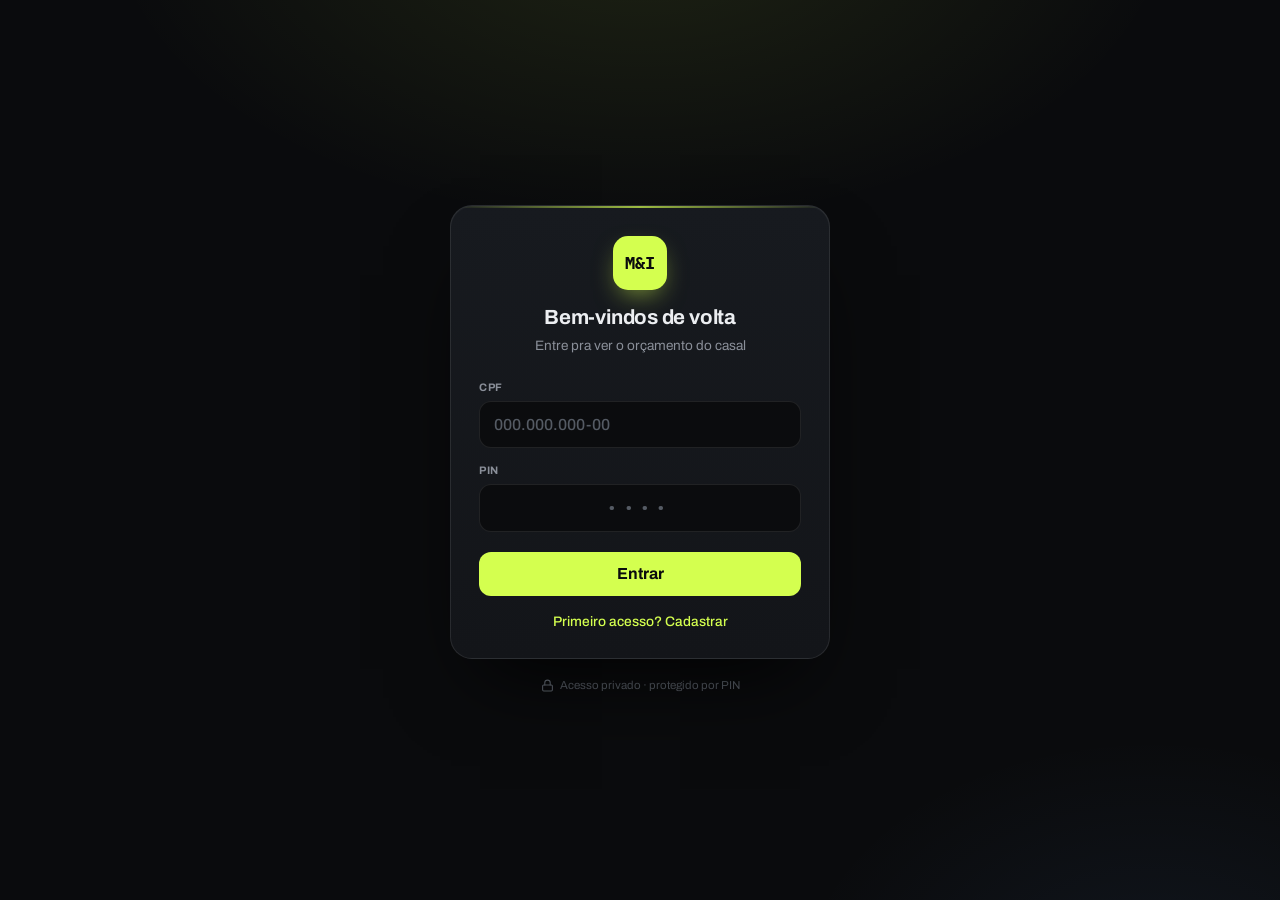
==== login.html @ c564b5a1 "Orçamento do Casal — frontend estático (app + login), API no Supabase Co-Authored-By: Claude Opus 4." ====
<!doctype html>
<html lang="pt-BR">
<head>
<meta charset="utf-8">
<meta name="viewport" content="width=device-width,initial-scale=1,viewport-fit=cover">
<title>Orçamento do Casal</title>
<link rel="icon" href="data:image/svg+xml,%3Csvg xmlns='http://www.w3.org/2000/svg' viewBox='0 0 512 512'%3E%3Crect width='512' height='512' rx='104' fill='%23D4FF4F'/%3E%3Ctext x='256' y='312' font-family='monospace' font-size='150' font-weight='700' text-anchor='middle' fill='%230B0C0E'%3EM%26I%3C/text%3E%3C/svg%3E">
<link rel="preconnect" href="https://fonts.googleapis.com">
<link rel="preconnect" href="https://fonts.gstatic.com" crossorigin>
<link href="https://fonts.googleapis.com/css2?family=Archivo:wght@400;500;600;700;800&family=IBM+Plex+Mono:wght@600&display=swap" rel="stylesheet">
<style>
  *{box-sizing:border-box} html,body{margin:0}
  :root{--bg:#0A0B0D;--card:#131519;--card2:#171A1F;--ink:#ECEEF1;--mut:#8A8F99;--line:rgba(255,255,255,.09);--acc:#D4FF4F;--neg:#FF7A7A}
  body{min-height:100vh;min-height:100dvh;display:grid;place-items:center;padding:24px;
    padding-left:max(24px,env(safe-area-inset-left));padding-right:max(24px,env(safe-area-inset-right));
    background:var(--bg);color:var(--ink);font:400 15px/1.5 Archivo,-apple-system,BlinkMacSystemFont,"Segoe UI",sans-serif;
    background-image:radial-gradient(60% 50% at 50% -10%,rgba(212,255,79,.10),transparent 70%),radial-gradient(40% 40% at 90% 110%,rgba(110,168,255,.07),transparent 70%)}
  .wrap{width:100%;max-width:380px}
  form{background:linear-gradient(180deg,var(--card2),var(--card));border:1px solid var(--line);
    border-radius:22px;padding:30px 28px 26px;box-shadow:0 40px 80px -30px rgba(0,0,0,.9),0 1px 0 rgba(255,255,255,.04) inset;position:relative;overflow:hidden}
  form::before{content:"";position:absolute;inset:0 0 auto;height:2px;background:linear-gradient(90deg,transparent,var(--acc),transparent);opacity:.7}
  .brand{display:flex;flex-direction:column;align-items:center;gap:12px;margin-bottom:22px}
  .mark{width:54px;height:54px;border-radius:15px;background:var(--acc);color:#0A0B0D;
    display:grid;place-items:center;font:700 17px/1 "IBM Plex Mono",monospace;box-shadow:0 10px 26px -8px rgba(212,255,79,.6)}
  h1{font-size:1.28rem;font-weight:700;margin:0;text-align:center;letter-spacing:-.01em}
  .sub{color:var(--mut);font-size:.85rem;margin:3px 0 0;text-align:center}
  .hint{color:var(--mut);font-size:.82rem;margin:0 0 6px;text-align:center;line-height:1.45;
    background:rgba(212,255,79,.06);border:1px solid rgba(212,255,79,.14);border-radius:10px;padding:9px 11px}
  label{display:block;font-size:.68rem;font-weight:700;letter-spacing:.06em;text-transform:uppercase;color:var(--mut);margin:14px 0 6px}
  input{width:100%;background:#0B0C0E;border:1px solid var(--line);border-radius:12px;color:var(--ink);
    font:500 1rem/1.2 Archivo,sans-serif;padding:13px 14px;outline:none;transition:border-color .15s,box-shadow .15s}
  input::placeholder{color:#555b64}
  input.pin{letter-spacing:.4em;text-align:center;font-family:"IBM Plex Mono",monospace}
  input:focus{border-color:var(--acc);box-shadow:0 0 0 3px rgba(212,255,79,.18)}
  button{width:100%;margin-top:20px;border:0;border-radius:12px;background:var(--acc);color:#0A0B0D;
    font:700 1rem/1 Archivo,sans-serif;padding:14px;cursor:pointer;transition:transform .08s,filter .15s}
  button:hover{filter:brightness(1.05)} button:active{transform:translateY(1px)}
  button[disabled]{opacity:.6;cursor:default}
  .link{display:block;text-align:center;margin-top:16px;color:var(--acc);font-size:.86rem;font-weight:500;text-decoration:none;cursor:pointer}
  .link:hover{text-decoration:underline}
  .tip{color:var(--mut);font-size:.74rem;line-height:1.4;margin:8px 2px 0} .tip b{color:var(--ink)}
  .err{color:var(--neg);font-weight:600;font-size:.82rem;margin-top:14px;text-align:center;
    background:rgba(255,122,122,.08);border:1px solid rgba(255,122,122,.25);border-radius:10px;padding:9px 11px}
  .foot{margin-top:18px;text-align:center;color:#5c626b;font-size:.72rem;display:flex;align-items:center;justify-content:center;gap:6px}
  .foot svg{width:13px;height:13px;opacity:.8}
  [hidden]{display:none!important}
</style>
</head>
<body>
  <div class="wrap">
    <form id="f" autocomplete="on">
      <div class="brand">
        <div class="mark">M&amp;I</div>
        <div><h1 id="title">Bem-vindos de volta</h1><p class="sub" id="sub">Entre pra ver o orçamento do casal</p></div>
      </div>
      <p class="hint" id="reghint" hidden>Primeiro acesso. Crie sua conta e um código que a outra pessoa vai usar pra entrar.</p>

      <div id="nomerow" hidden>
        <label>Seu nome</label>
        <input name="nome" id="nome" type="text" autocomplete="name" autocorrect="off" spellcheck="false" placeholder="Como aparece nos lançamentos">
      </div>

      <label>CPF</label>
      <input name="cpf" id="cpf" type="text" inputmode="numeric" autocomplete="username" maxlength="14" placeholder="000.000.000-00" required>

      <label>PIN</label>
      <input name="pin" id="pin" class="pin" type="password" inputmode="numeric" maxlength="6" autocomplete="current-password" placeholder="••••" required>

      <div id="codrow" hidden>
        <label id="codlabel">Código do casal</label>
        <input name="codigo" id="codigo" type="text" autocapitalize="off" autocorrect="off" autocomplete="off" spellcheck="false" placeholder="segredo do casal">
        <p class="tip">Digite o código <b>exatamente</b> como foi criado — diferencia maiúsculas de minúsculas.</p>
      </div>

      <button type="submit" id="submit">Entrar</button>
      <a class="link" id="toggle">Primeiro acesso? Cadastrar</a>

      <div class="err" id="err" hidden></div>
    </form>
    <div class="foot">
      <svg viewBox="0 0 24 24" fill="none" stroke="currentColor" stroke-width="2" stroke-linecap="round" stroke-linejoin="round"><rect x="3" y="11" width="18" height="11" rx="2"/><path d="M7 11V7a5 5 0 0 1 10 0v4"/></svg>
      Acesso privado · protegido por PIN
    </div>
  </div>

  <script>
  (function(){
    var API='https://pggcbvafkwyqyvlkiyti.supabase.co/functions/v1/orcamento';
    var TOKKEY='orc_token';
    var el=function(id){return document.getElementById(id);};
    var mode='login', firstSetup=false;

    // já logado? vai pro app
    try{ if(localStorage.getItem(TOKKEY)){ location.replace('index.html'); return; } }catch(e){}

    function showErr(m){ el('err').textContent=m||''; el('err').hidden=!m; }
    function apply(){
      var reg=(mode==='register');
      el('nomerow').hidden=!reg; el('codrow').hidden=!reg;
      el('nome').required=reg; el('codigo').required=reg;
      el('reghint').hidden=!(reg&&firstSetup);
      el('codlabel').textContent=firstSetup?'Crie o código do casal':'Código do casal';
      el('title').textContent=reg?'Criar acesso':'Bem-vindos de volta';
      el('sub').textContent=reg?'Configure o acesso de vocês':'Entre pra ver o orçamento do casal';
      el('submit').textContent=reg?'Cadastrar e entrar':'Entrar';
      el('pin').setAttribute('autocomplete',reg?'new-password':'current-password');
      el('toggle').textContent=reg?'Já tenho acesso — Entrar':'Primeiro acesso? Cadastrar';
      el('toggle').style.display=firstSetup?'none':'block';
    }
    function setMode(m){mode=m;showErr('');apply();}
    el('toggle').addEventListener('click',function(){setMode(mode==='register'?'login':'register');});

    setMode('login');
    fetch(API+'/api/status',{headers:{accept:'application/json'}}).then(function(r){return r.ok?r.json():null;})
      .then(function(s){ if(s&&!s.hasUsers){firstSetup=true;setMode('register');} else {firstSetup=false;apply();} })
      .catch(function(){});

    el('f').addEventListener('submit',function(ev){
      ev.preventDefault();
      showErr('');
      var payload={mode:mode,cpf:el('cpf').value,pin:el('pin').value};
      if(mode==='register'){payload.nome=el('nome').value;payload.codigo=el('codigo').value;}
      var btn=el('submit'); btn.disabled=true; var old=btn.textContent; btn.textContent='Entrando…';
      fetch(API+'/api/auth',{method:'POST',headers:{'content-type':'application/json'},body:JSON.stringify(payload)})
        .then(function(r){return r.json().then(function(j){return {ok:r.ok,j:j};});})
        .then(function(x){
          if(x.ok&&x.j&&x.j.token){
            try{localStorage.setItem(TOKKEY,x.j.token);}catch(e){}
            location.replace('index.html');
          }else{
            showErr((x.j&&x.j.error)?x.j.error:'Não deu pra entrar. Tente de novo.');
            btn.disabled=false; btn.textContent=old;
          }
        })
        .catch(function(){ showErr('Falha de conexão. Verifique a internet.'); btn.disabled=false; btn.textContent=old; });
    });

    // máscaras
    el('cpf').addEventListener('input',function(){
      var v=this.value.replace(/\D/g,'').slice(0,11),o=v;
      if(v.length>9)o=v.replace(/(\d{3})(\d{3})(\d{3})(\d{1,2})/,'$1.$2.$3-$4');
      else if(v.length>6)o=v.replace(/(\d{3})(\d{3})(\d{1,3})/,'$1.$2.$3');
      else if(v.length>3)o=v.replace(/(\d{3})(\d{1,3})/,'$1.$2');
      this.value=o;
    });
    el('pin').addEventListener('input',function(){this.value=this.value.replace(/\D/g,'').slice(0,6);});
  })();
  </script>
</body>
</html>
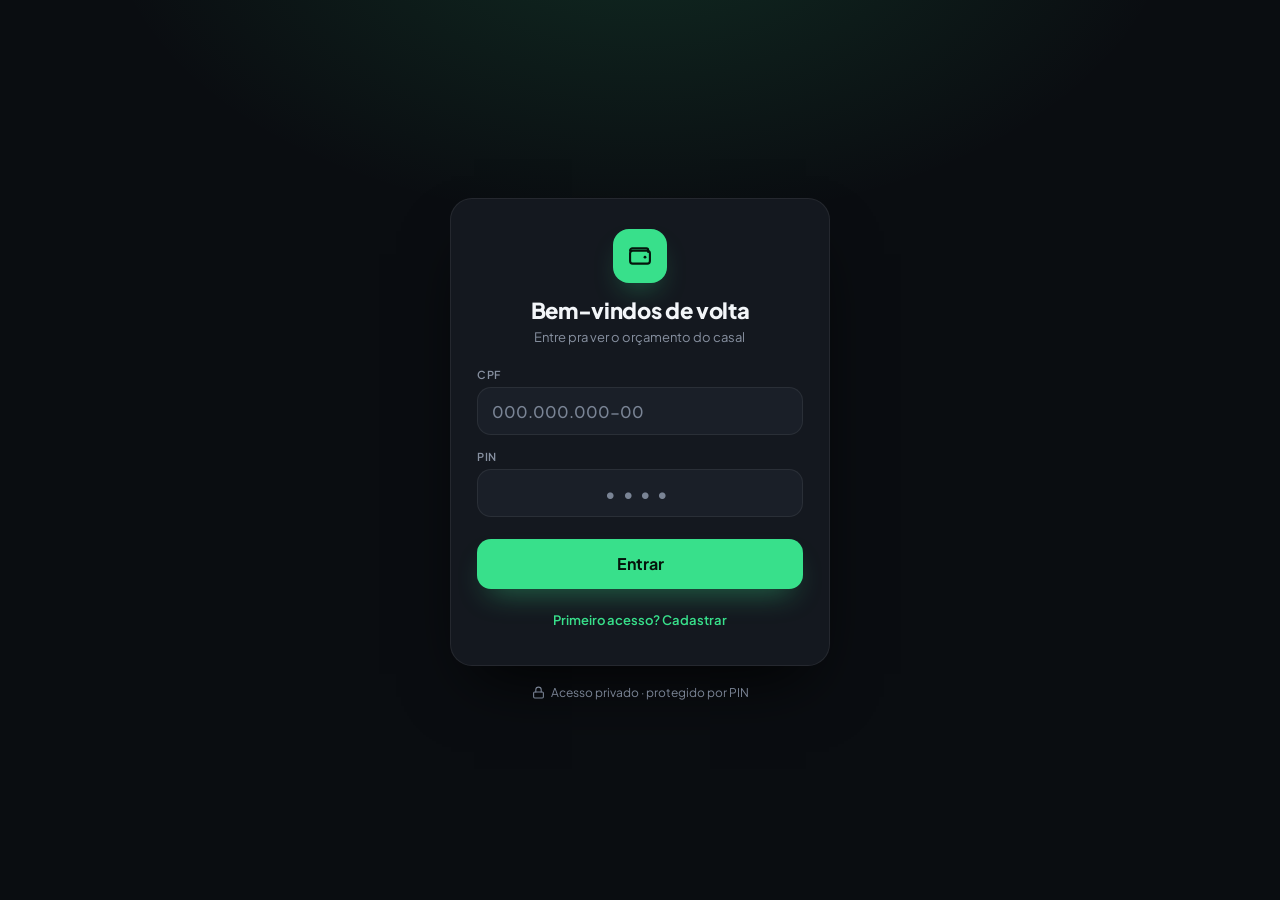
==== commit f673b5f0: "Novo visual: 6 telas, tema claro/escuro e lançamento por teclado - Início, Extrato, Limites, Metas, " ====
--- a/login.html
+++ b/login.html
@@ -4,45 +4,46 @@
 <meta charset="utf-8">
 <meta name="viewport" content="width=device-width,initial-scale=1,viewport-fit=cover">
 <title>Orçamento do Casal</title>
-<link rel="icon" href="data:image/svg+xml,%3Csvg xmlns='http://www.w3.org/2000/svg' viewBox='0 0 512 512'%3E%3Crect width='512' height='512' rx='104' fill='%23D4FF4F'/%3E%3Ctext x='256' y='312' font-family='monospace' font-size='150' font-weight='700' text-anchor='middle' fill='%230B0C0E'%3EM%26I%3C/text%3E%3C/svg%3E">
+<meta name="theme-color" content="#0A0D11">
+<link rel="icon" href="data:image/svg+xml,%3Csvg xmlns='http://www.w3.org/2000/svg' viewBox='0 0 512 512'%3E%3Crect width='512' height='512' rx='116' fill='%2338E08B'/%3E%3Cpath d='M128 196a44 44 0 0 1 44-44h132a34 34 0 0 1 34 34v18' fill='none' stroke='%2305140C' stroke-width='30' stroke-linecap='round'/%3E%3Crect x='128' y='196' width='256' height='164' rx='40' fill='none' stroke='%2305140C' stroke-width='30'/%3E%3Ccircle cx='320' cy='278' r='20' fill='%2305140C'/%3E%3C/svg%3E">
 <link rel="preconnect" href="https://fonts.googleapis.com">
 <link rel="preconnect" href="https://fonts.gstatic.com" crossorigin>
-<link href="https://fonts.googleapis.com/css2?family=Archivo:wght@400;500;600;700;800&family=IBM+Plex+Mono:wght@600&display=swap" rel="stylesheet">
+<link href="https://fonts.googleapis.com/css2?family=Plus+Jakarta+Sans:wght@400;500;600;700;800&display=swap" rel="stylesheet">
+<link rel="stylesheet" href="tokens.css?v=7">
+<script>try{var t=localStorage.getItem('orc-tema');if(t==='light'||t==='dark')document.documentElement.setAttribute('data-theme',t);}catch(e){}</script>
 <style>
   *{box-sizing:border-box} html,body{margin:0}
-  :root{--bg:#0A0B0D;--card:#131519;--card2:#171A1F;--ink:#ECEEF1;--mut:#8A8F99;--line:rgba(255,255,255,.09);--acc:#D4FF4F;--neg:#FF7A7A}
   body{min-height:100vh;min-height:100dvh;display:grid;place-items:center;padding:24px;
     padding-left:max(24px,env(safe-area-inset-left));padding-right:max(24px,env(safe-area-inset-right));
-    background:var(--bg);color:var(--ink);font:400 15px/1.5 Archivo,-apple-system,BlinkMacSystemFont,"Segoe UI",sans-serif;
-    background-image:radial-gradient(60% 50% at 50% -10%,rgba(212,255,79,.10),transparent 70%),radial-gradient(40% 40% at 90% 110%,rgba(110,168,255,.07),transparent 70%)}
+    background:var(--bg);color:var(--text);font:var(--fw-reg) 15px/1.5 var(--ff-ui);-webkit-font-smoothing:antialiased;
+    background-image:radial-gradient(60% 50% at 50% -10%,var(--brand-soft),transparent 70%)}
   .wrap{width:100%;max-width:380px}
-  form{background:linear-gradient(180deg,var(--card2),var(--card));border:1px solid var(--line);
-    border-radius:22px;padding:30px 28px 26px;box-shadow:0 40px 80px -30px rgba(0,0,0,.9),0 1px 0 rgba(255,255,255,.04) inset;position:relative;overflow:hidden}
-  form::before{content:"";position:absolute;inset:0 0 auto;height:2px;background:linear-gradient(90deg,transparent,var(--acc),transparent);opacity:.7}
-  .brand{display:flex;flex-direction:column;align-items:center;gap:12px;margin-bottom:22px}
-  .mark{width:54px;height:54px;border-radius:15px;background:var(--acc);color:#0A0B0D;
-    display:grid;place-items:center;font:700 17px/1 "IBM Plex Mono",monospace;box-shadow:0 10px 26px -8px rgba(212,255,79,.6)}
-  h1{font-size:1.28rem;font-weight:700;margin:0;text-align:center;letter-spacing:-.01em}
-  .sub{color:var(--mut);font-size:.85rem;margin:3px 0 0;text-align:center}
-  .hint{color:var(--mut);font-size:.82rem;margin:0 0 6px;text-align:center;line-height:1.45;
-    background:rgba(212,255,79,.06);border:1px solid rgba(212,255,79,.14);border-radius:10px;padding:9px 11px}
-  label{display:block;font-size:.68rem;font-weight:700;letter-spacing:.06em;text-transform:uppercase;color:var(--mut);margin:14px 0 6px}
-  input{width:100%;background:#0B0C0E;border:1px solid var(--line);border-radius:12px;color:var(--ink);
-    font:500 1rem/1.2 Archivo,sans-serif;padding:13px 14px;outline:none;transition:border-color .15s,box-shadow .15s}
-  input::placeholder{color:#555b64}
-  input.pin{letter-spacing:.4em;text-align:center;font-family:"IBM Plex Mono",monospace}
-  input:focus{border-color:var(--acc);box-shadow:0 0 0 3px rgba(212,255,79,.18)}
-  button{width:100%;margin-top:20px;border:0;border-radius:12px;background:var(--acc);color:#0A0B0D;
-    font:700 1rem/1 Archivo,sans-serif;padding:14px;cursor:pointer;transition:transform .08s,filter .15s}
-  button:hover{filter:brightness(1.05)} button:active{transform:translateY(1px)}
+  form{background:var(--surface);border:1px solid var(--line);border-radius:var(--r-xl);padding:30px 26px 26px;box-shadow:var(--shadow-lg)}
+  .brand{display:flex;flex-direction:column;align-items:center;gap:14px;margin-bottom:22px}
+  .mark{width:54px;height:54px;border-radius:16px;background:var(--brand);color:var(--brand-ink);display:grid;place-items:center;box-shadow:var(--glow)}
+  .mark svg{width:28px;height:28px}
+  h1{font:var(--fw-xbold) var(--fs-h2)/1.2 var(--ff-ui);letter-spacing:var(--ls-snug);margin:0;text-align:center;color:var(--ink)}
+  .sub{color:var(--muted);font-size:var(--fs-sm);margin:4px 0 0;text-align:center}
+  .hint{color:var(--text);font-size:var(--fs-sm);margin:0 0 6px;text-align:center;line-height:1.45;
+    background:var(--brand-soft);border:1px solid var(--brand-line);border-radius:var(--r-md);padding:10px 12px}
+  label{display:block;font:var(--fw-sem) var(--fs-micro)/1 var(--ff-ui);letter-spacing:var(--ls-wide);text-transform:uppercase;color:var(--muted);margin:16px 0 7px}
+  input{width:100%;height:48px;background:var(--surface-2);border:1px solid var(--line);border-radius:var(--r-md);color:var(--ink);
+    font:var(--fw-med) 16px/1.2 var(--ff-ui);padding:0 14px;outline:none;transition:border-color var(--dur-fast) var(--ease),box-shadow var(--dur-fast) var(--ease)}
+  input::placeholder{color:var(--faint)}
+  input.pin{letter-spacing:.4em;text-align:center;font-weight:var(--fw-bold)}
+  input:focus{border-color:var(--brand-line);box-shadow:0 0 0 3px var(--brand-soft)}
+  button{width:100%;height:50px;margin-top:22px;border:0;border-radius:var(--r-md);background:var(--brand);color:var(--brand-ink);
+    font:var(--fw-bold) var(--fs-lg)/1 var(--ff-ui);cursor:pointer;box-shadow:var(--glow);transition:transform var(--dur-fast) var(--ease),filter var(--dur-fast) var(--ease)}
+  button:hover{filter:brightness(1.06)} button:active{transform:scale(.985)}
   button[disabled]{opacity:.6;cursor:default}
-  .link{display:block;text-align:center;margin-top:16px;color:var(--acc);font-size:.86rem;font-weight:500;text-decoration:none;cursor:pointer}
-  .link:hover{text-decoration:underline}
-  .tip{color:var(--mut);font-size:.74rem;line-height:1.4;margin:8px 2px 0} .tip b{color:var(--ink)}
-  .err{color:var(--neg);font-weight:600;font-size:.82rem;margin-top:14px;text-align:center;
-    background:rgba(255,122,122,.08);border:1px solid rgba(255,122,122,.25);border-radius:10px;padding:9px 11px}
-  .foot{margin-top:18px;text-align:center;color:#5c626b;font-size:.72rem;display:flex;align-items:center;justify-content:center;gap:6px}
-  .foot svg{width:13px;height:13px;opacity:.8}
+  .link{display:block;text-align:center;margin-top:14px;padding:8px;color:var(--brand);font-size:var(--fs-sm);font-weight:var(--fw-sem);text-decoration:none;cursor:pointer}
+  .link:hover{color:var(--ink)}
+  .tip{color:var(--muted);font-size:var(--fs-cap);line-height:1.45;margin:8px 2px 0} .tip b{color:var(--ink)}
+  .err{color:var(--neg);font-weight:var(--fw-sem);font-size:var(--fs-sm);margin-top:14px;text-align:center;
+    background:var(--neg-soft);border:1px solid var(--neg-soft);border-radius:var(--r-md);padding:10px 12px}
+  .foot{margin-top:18px;text-align:center;color:var(--faint);font-size:var(--fs-cap);display:flex;align-items:center;justify-content:center;gap:6px}
+  .foot svg{width:13px;height:13px}
+  :focus-visible{outline:2px solid var(--brand);outline-offset:2px}
   [hidden]{display:none!important}
 </style>
 </head>
@@ -50,7 +51,7 @@
   <div class="wrap">
     <form id="f" autocomplete="on">
       <div class="brand">
-        <div class="mark">M&amp;I</div>
+        <div class="mark"><svg viewBox="0 0 24 24" fill="none" stroke="currentColor" stroke-width="1.8" stroke-linecap="round" stroke-linejoin="round" aria-hidden="true"><path d="M3.5 7.5A2 2 0 0 1 5.5 5.5h12A1.5 1.5 0 0 1 19 7v1.5"/><rect x="3.5" y="7.5" width="17" height="11" rx="2.2"/><circle cx="16.3" cy="13" r="1.2" fill="currentColor" stroke="none"/></svg></div>
         <div><h1 id="title">Bem-vindos de volta</h1><p class="sub" id="sub">Entre pra ver o orçamento do casal</p></div>
       </div>
       <p class="hint" id="reghint" hidden>Primeiro acesso. Crie sua conta e um código que a outra pessoa vai usar pra entrar.</p>
--- a/tokens.css
+++ b/tokens.css
@@ -0,0 +1,103 @@
+/* ============================================================
+   Orçamento do Casal — Design Tokens
+   Trocar APENAS este arquivo muda toda a identidade do app.
+   ============================================================ */
+:root{
+  /* ---- tipografia ---- */
+  --ff-ui:"Plus Jakarta Sans",system-ui,-apple-system,sans-serif;
+  --fw-reg:400; --fw-med:500; --fw-sem:600; --fw-bold:700; --fw-xbold:800;
+
+  --fs-micro:11px; --fs-cap:12px; --fs-sm:13px; --fs-md:14px; --fs-lg:16px;
+  --fs-h3:18px; --fs-h2:22px; --fs-h1:28px; --fs-hero:clamp(36px,7vw,54px);
+  --ls-tight:-.03em; --ls-snug:-.015em; --ls-wide:.06em;
+
+  /* ---- forma ---- */
+  --r-xs:8px; --r-sm:12px; --r-md:14px; --r-lg:18px; --r-xl:22px; --r-pill:999px;
+
+  /* ---- espaço ---- */
+  --s-1:4px; --s-2:8px; --s-3:12px; --s-4:16px; --s-5:20px; --s-6:24px; --s-7:32px; --s-8:40px;
+
+  /* ---- movimento ---- */
+  --ease:cubic-bezier(.2,.7,.2,1); --dur-fast:120ms; --dur:200ms; --dur-slow:340ms;
+
+  /* ---- cores de pessoa (identidade do casal) ---- */
+  --p-a:#6B8BFF;   /* pessoa A */
+  --p-b:#FF8E6E;   /* pessoa B */
+  --p-c:#B48BFF;   /* conjunto */
+
+  /* ---- paleta de categorias (8 passos, ciclo) ---- */
+  --cat-1:#38E08B; --cat-2:#6B8BFF; --cat-3:#FF8E6E; --cat-4:#B48BFF;
+  --cat-5:#3FD2D2; --cat-6:#FFC24B; --cat-7:#FF7AA8; --cat-8:#94A0B0;
+}
+
+/* ================= DARK (padrão) ================= */
+:root,:root[data-theme="dark"]{
+  --bg:#0A0D11;
+  --bg-elev:#0F1318;
+  --surface:#14181F;
+  --surface-2:#1A1F28;
+  --surface-3:#222834;
+
+  --line:rgba(255,255,255,.07);
+  --line-2:rgba(255,255,255,.12);
+  --track:rgba(255,255,255,.08);
+
+  --ink:#F3F6F9;      /* títulos e números */
+  --text:#C5CDD8;     /* corpo */
+  --muted:#8790A0;    /* secundário */
+  --faint:#7A8495;    /* terciário */
+
+  --brand:#38E08B;
+  --brand-ink:#05140C;         /* texto sobre brand */
+  --brand-soft:rgba(56,224,139,.14);
+  --brand-line:rgba(56,224,139,.34);
+
+  --pos:#38E08B; --pos-soft:rgba(56,224,139,.14);
+  --neg:#FF6F6F; --neg-soft:rgba(255,111,111,.14);
+  --warn:#FFB13D; --warn-soft:rgba(255,177,61,.15);
+  --info:#6B8BFF; --info-soft:rgba(107,139,255,.14);
+
+  --shadow-sm:0 1px 2px rgba(0,0,0,.4);
+  --shadow-md:0 12px 28px -14px rgba(0,0,0,.8);
+  --shadow-lg:0 32px 64px -24px rgba(0,0,0,.9);
+  --glow:0 14px 30px -12px rgba(56,224,139,.45);
+  --scrim:rgba(4,6,9,.72);
+}
+
+/* ================= LIGHT ================= */
+:root[data-theme="light"]{
+  --bg:#F3F2EE;
+  --bg-elev:#FFFFFF;
+  --surface:#FFFFFF;
+  --surface-2:#F7F6F2;
+  --surface-3:#EFEDE7;
+
+  --line:rgba(14,17,22,.09);
+  --line-2:rgba(14,17,22,.14);
+  --track:rgba(14,17,22,.08);
+
+  --ink:#0E1116;
+  --text:#39414D;
+  --muted:#6B7480;
+  --faint:#5F6670;
+
+  --brand:#0E9A5A;
+  --brand-ink:#FFFFFF;
+  --brand-soft:rgba(14,154,90,.10);
+  --brand-line:rgba(14,154,90,.28);
+
+  --pos:#0E9A5A; --pos-soft:rgba(14,154,90,.11);
+  --neg:#D14343; --neg-soft:rgba(209,67,67,.10);
+  --warn:#B07400; --warn-soft:rgba(176,116,0,.12);
+  --info:#3358D4; --info-soft:rgba(51,88,212,.10);
+
+  --p-a:#3358D4; --p-b:#CC5A3A; --p-c:#7B4DD0;
+  --cat-1:#0E9A5A; --cat-2:#3358D4; --cat-3:#CC5A3A; --cat-4:#7B4DD0;
+  --cat-5:#0E8585; --cat-6:#A87400; --cat-7:#C2457A; --cat-8:#6B7480;
+
+  --shadow-sm:0 1px 2px rgba(16,22,32,.05);
+  --shadow-md:0 2px 4px rgba(16,22,32,.04),0 12px 28px -14px rgba(16,22,32,.18);
+  --shadow-lg:0 32px 64px -28px rgba(16,22,32,.28);
+  --glow:0 14px 28px -14px rgba(14,154,90,.5);
+  --scrim:rgba(20,24,30,.42);
+}
